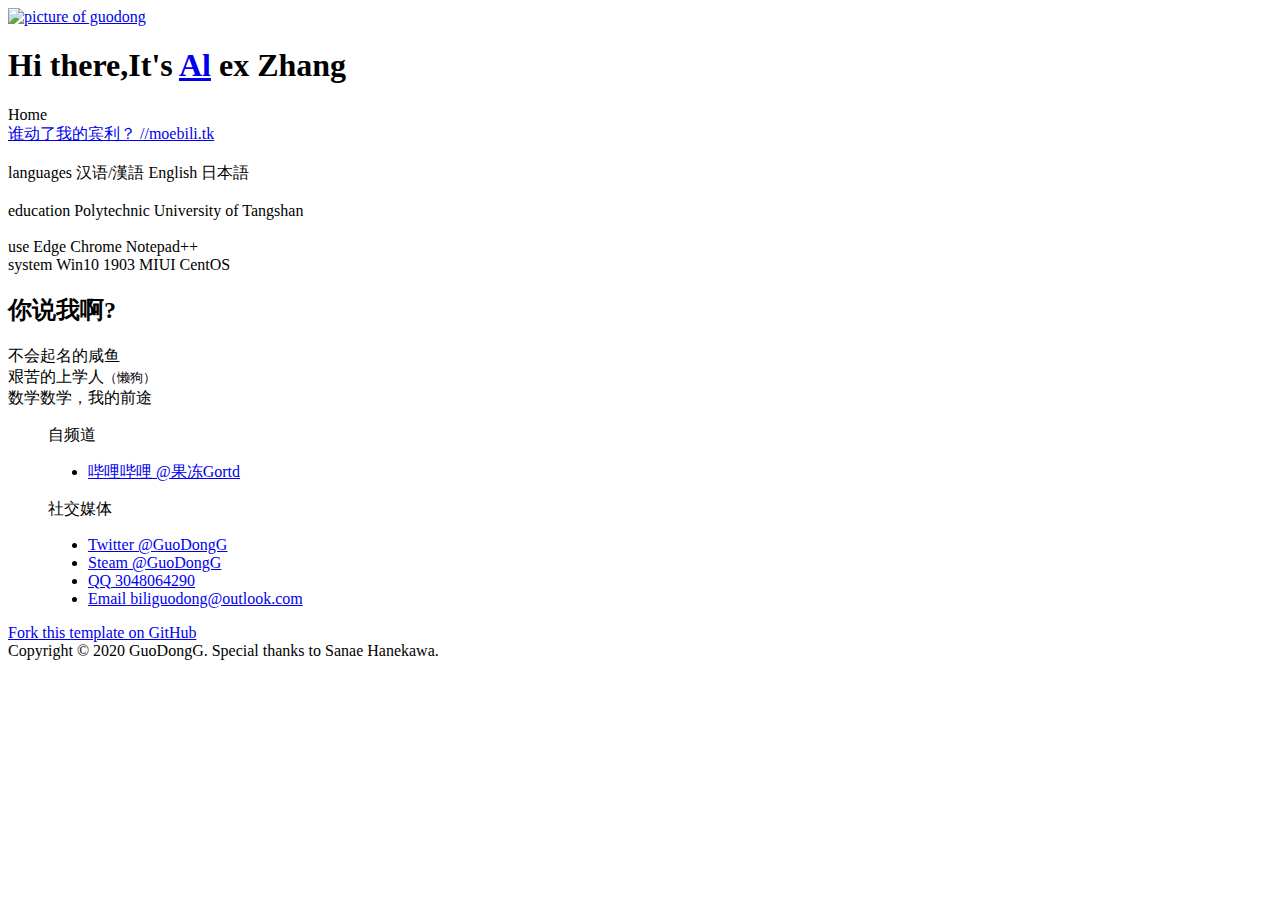
==== index.html @ 666dfddf "Home" ====
<!DOCTYPE html>
<html>

<head>
    <link rel="stylesheet" href="https://cdn.staticfile.org/font-awesome/4.7.0/css/font-awesome.css">
    <link href="./index.css" rel="stylesheet">
    <meta charset="utf-8">
    <meta name="viewport" content="width=device-width, initial-scale=1, minimum-scale=1, maximum-scale=1">
    <title>About GuoDong</title>
</script>
</head>

<body>
    <div id="container">
        <div class="section header grid-container grid-parent">
            <div class="split picture-container grid-40">
                <a href="./assets/images/sphead.gif">
                    <picture class="picture">
                        <source type="image/webp" srcset="./assets/images/sphead.gif" />
                        <img src="./assets/images/sphead.gif" alt="picture of guodong" />
                    </picture>
                </a>
            </div>

            <div class="split grid-70">
                <div class="names">
                    <h1 class="name">
                        <span class="no-wrap">
                            Hi there,It's
                            <a class="chem-element" data-element="aluminium" href="https://zh.wikipedia.org/wiki/Aluminium"><target="_blank">Al</a>
                            ex Zhang
                        </span>
                    </h1>
					<div class="label-group">
					    <span class="header">Home</span>
					    <a href="https://moe.moebili.tk">
					        <div alt="home" class="label">
						    	<i aria-hidden="true" class="fa fa-map-marker"></i>
						    	<span class="title">谁动了我的宾利？</span>
						    	<span class="link">//moebili.tk</span>
						    </div>
					    </a>
                </div>
				
				<br />

                <div class="label-group">
                    <span class="header">languages</span>
                    <span class="label">
                        <i class="fa fa-language" aria-hidden="true"></i>
                        汉语/漢語
                    </span>
                    <span class="label">
					<i class="fa fa-language" aria-hidden="true"></i>
					English</span>
					<span class="label">
					<i class="fa fa-language" aria-hidden="true"></i>
					 日本語</span>
                </div>

                <br />

                <div class="label-group">
                    <span class="header">education</span>
                    <span class="label">
                        <i aria-hidden="true" class="fa fa-university"></i>
                        Polytechnic University of Tangshan
                    </span>
			    </div>
				
                <br />
				
                <div class="label-group">
                    <span class="header">use</span>
                    <span class="label">
                        <i class="fa fa-edge" aria-hidden="true"></i>
                        Edge
                    </span>
                    <span class="label">
					<i class="fa fa-chrome" aria-hidden="true"></i>
					Chrome</span>
					<span class="label">
					<i class="fa fa-keyboard-o" aria-hidden="true"></i>
					 Notepad++</span>
                </div>

                <div class="label-group">
                    <span class="header">system</span>
                    <span class="label">
                        <i aria-hidden="true" class="fa fa-windows"></i>
                        Win10 1903
                    </span>
                    <span class="label">
                        <i aria-hidden="true" class="fa fa-android"></i>
                        MIUI
                    </span>
                    <span class="label">
                        <i aria-hidden="true" class="fa fa-linux"></i>
						CentOS
                    </span>
                </div>
            </div>
        </div>

        <div class="section intro">
            <h2><i aria-hidden="true" class="fa fa-chevron-right"></i>你说我啊?</h2>

            <div class="block grid-container grid-parent">
                <div class="split grid-50 mobile-grid-100">
                    <p>
					不会起名的咸鱼<br />
					艰苦的上学人<small>（懒狗）<br /><big>
					数学数学，我的前途<br />
                     </div>
               <div class="split grid-50 mobile-grid-100">
                    <figure class="identities">
                        <figcaption><i class="fas fa-external-link-alt"></i>自频道</figcaption>
                        <ul>
                            <li>
                                <a href="https://space.bilibili.com/167375418">
                                    <i class="fa fa-television" aria-hidden="true"></i>
                                    <span class="label">哔哩哔哩</span>
                                    <span class="fake-link">@果冻Gortd</span>
                                </a>
                            </li>
                        </ul>
                    </figure>

                    <figure class="identities">
                        <figcaption><i class="fas fa-external-link-alt"></i>社交媒体</figcaption>
                        <ul>
                            </li>
                            <li>
                                
                                <a href="https://twitter.com/GuoDongGFL">
                                    <i aria-hidden="true" class="fa fa-twitter"></i>
                                    <span class="label">Twitter</span>
                                    <span class="fake-link">@GuoDongG</span>
                                </a>
                            </li>
                            <li>
                                <a href="https://steamcommunity.com/id/GuoDongG">
                                    <i aria-hidden="true" class="fa fa-steam"></i>
                                    <span class="label">Steam</span>
                                    <span class="fake-link">@GuoDongG</span>
                                </a>
                             </li>
                            <li>
                                <a href="#">
                                    <i aria-hidden="true" class="fa fa-qq"></i>
                                    <span class="label">QQ</span>
                                    <span class="fake-link">3048064290</span>
                                </a>
                            </li>
							<li>
                                <a href="#">
                                    <i class="fa fa-envelope-o" aria-hidden="true"></i>
                                    <span class="label">Email</span>
                                    <span class="fake-link">biliguodong@outlook.com</span>
                                </a>
                            </li>
                        </ul>
                    </figure>
                </div>
            </div>
        </div>

        </div>

        <div class="section footer">
            <a class="hosting" href="https://github.com/amphineko/amphineko">
                <i aria-hidden="true" class="fa fa-code-fork"></i> Fork this template on GitHub</a>
        </div>

        
            <div class="copyright">
                <i aria-hidden="true" class="fa fa-exclamation-triangle"></i>
                Copyright © 2020 GuoDongG.  Special thanks to Sanae Hanekawa.
            </div>
        </div>
    </div>
</body>

</html>
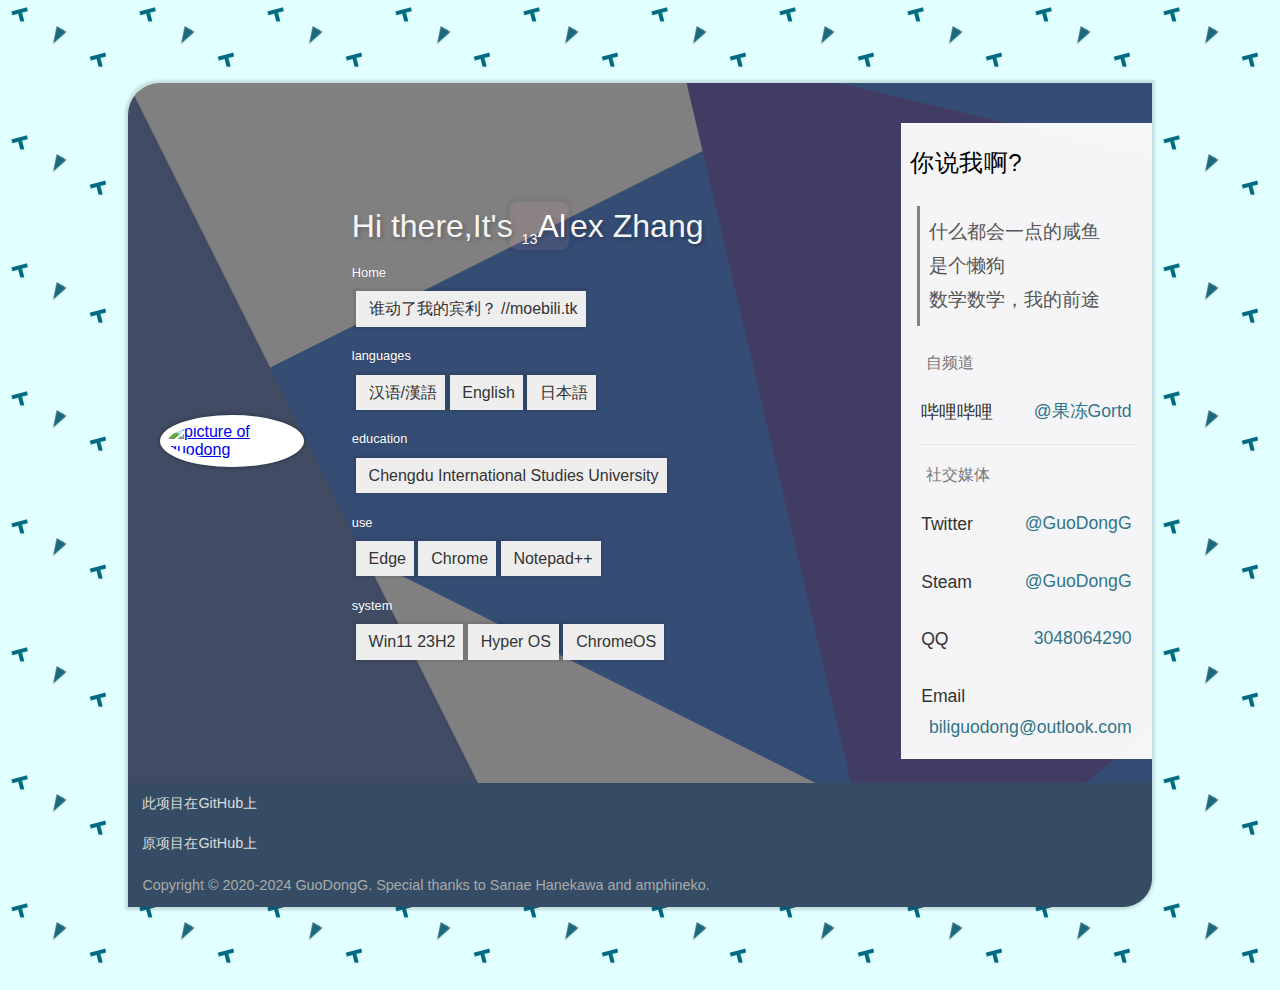
==== commit 1363e2a8: "Update index.html" ====
--- a/index.html
+++ b/index.html
@@ -1,184 +1,187 @@
-<!DOCTYPE html>
-<html>
-
-<head>
-    <link rel="stylesheet" href="https://cdn.staticfile.org/font-awesome/4.7.0/css/font-awesome.css">
-    <link href="./index.css" rel="stylesheet">
-    <meta charset="utf-8">
-    <meta name="viewport" content="width=device-width, initial-scale=1, minimum-scale=1, maximum-scale=1">
-    <title>About GuoDong</title>
-</script>
-</head>
-
-<body>
-    <div id="container">
-        <div class="section header grid-container grid-parent">
-            <div class="split picture-container grid-40">
-                <a href="./assets/images/sphead.gif">
-                    <picture class="picture">
-                        <source type="image/webp" srcset="./assets/images/sphead.gif" />
-                        <img src="./assets/images/sphead.gif" alt="picture of guodong" />
-                    </picture>
-                </a>
-            </div>
-
-            <div class="split grid-70">
-                <div class="names">
-                    <h1 class="name">
-                        <span class="no-wrap">
-                            Hi there,It's
-                            <a class="chem-element" data-element="aluminium" href="https://zh.wikipedia.org/wiki/Aluminium"><target="_blank">Al</a>
-                            ex Zhang
-                        </span>
-                    </h1>
-					<div class="label-group">
-					    <span class="header">Home</span>
-					    <a href="https://moe.moebili.tk">
-					        <div alt="home" class="label">
-						    	<i aria-hidden="true" class="fa fa-map-marker"></i>
-						    	<span class="title">谁动了我的宾利？</span>
-						    	<span class="link">//moebili.tk</span>
-						    </div>
-					    </a>
-                </div>
-				
-				<br />
-
-                <div class="label-group">
-                    <span class="header">languages</span>
-                    <span class="label">
-                        <i class="fa fa-language" aria-hidden="true"></i>
-                        汉语/漢語
-                    </span>
-                    <span class="label">
-					<i class="fa fa-language" aria-hidden="true"></i>
-					English</span>
-					<span class="label">
-					<i class="fa fa-language" aria-hidden="true"></i>
-					 日本語</span>
-                </div>
-
-                <br />
-
-                <div class="label-group">
-                    <span class="header">education</span>
-                    <span class="label">
-                        <i aria-hidden="true" class="fa fa-university"></i>
-                        Polytechnic University of Tangshan
-                    </span>
-			    </div>
-				
-                <br />
-				
-                <div class="label-group">
-                    <span class="header">use</span>
-                    <span class="label">
-                        <i class="fa fa-edge" aria-hidden="true"></i>
-                        Edge
-                    </span>
-                    <span class="label">
-					<i class="fa fa-chrome" aria-hidden="true"></i>
-					Chrome</span>
-					<span class="label">
-					<i class="fa fa-keyboard-o" aria-hidden="true"></i>
-					 Notepad++</span>
-                </div>
-
-                <div class="label-group">
-                    <span class="header">system</span>
-                    <span class="label">
-                        <i aria-hidden="true" class="fa fa-windows"></i>
-                        Win10 1903
-                    </span>
-                    <span class="label">
-                        <i aria-hidden="true" class="fa fa-android"></i>
-                        MIUI
-                    </span>
-                    <span class="label">
-                        <i aria-hidden="true" class="fa fa-linux"></i>
-						CentOS
-                    </span>
-                </div>
-            </div>
-        </div>
-
-        <div class="section intro">
-            <h2><i aria-hidden="true" class="fa fa-chevron-right"></i>你说我啊?</h2>
-
-            <div class="block grid-container grid-parent">
-                <div class="split grid-50 mobile-grid-100">
-                    <p>
-					不会起名的咸鱼<br />
-					艰苦的上学人<small>（懒狗）<br /><big>
-					数学数学，我的前途<br />
-                     </div>
-               <div class="split grid-50 mobile-grid-100">
-                    <figure class="identities">
-                        <figcaption><i class="fas fa-external-link-alt"></i>自频道</figcaption>
-                        <ul>
-                            <li>
-                                <a href="https://space.bilibili.com/167375418">
-                                    <i class="fa fa-television" aria-hidden="true"></i>
-                                    <span class="label">哔哩哔哩</span>
-                                    <span class="fake-link">@果冻Gortd</span>
-                                </a>
-                            </li>
-                        </ul>
-                    </figure>
-
-                    <figure class="identities">
-                        <figcaption><i class="fas fa-external-link-alt"></i>社交媒体</figcaption>
-                        <ul>
-                            </li>
-                            <li>
-                                
-                                <a href="https://twitter.com/GuoDongGFL">
-                                    <i aria-hidden="true" class="fa fa-twitter"></i>
-                                    <span class="label">Twitter</span>
-                                    <span class="fake-link">@GuoDongG</span>
-                                </a>
-                            </li>
-                            <li>
-                                <a href="https://steamcommunity.com/id/GuoDongG">
-                                    <i aria-hidden="true" class="fa fa-steam"></i>
-                                    <span class="label">Steam</span>
-                                    <span class="fake-link">@GuoDongG</span>
-                                </a>
-                             </li>
-                            <li>
-                                <a href="#">
-                                    <i aria-hidden="true" class="fa fa-qq"></i>
-                                    <span class="label">QQ</span>
-                                    <span class="fake-link">3048064290</span>
-                                </a>
-                            </li>
-							<li>
-                                <a href="#">
-                                    <i class="fa fa-envelope-o" aria-hidden="true"></i>
-                                    <span class="label">Email</span>
-                                    <span class="fake-link">biliguodong@outlook.com</span>
-                                </a>
-                            </li>
-                        </ul>
-                    </figure>
-                </div>
-            </div>
-        </div>
-
-        </div>
-
-        <div class="section footer">
-            <a class="hosting" href="https://github.com/amphineko/amphineko">
-                <i aria-hidden="true" class="fa fa-code-fork"></i> Fork this template on GitHub</a>
-        </div>
-
-        
-            <div class="copyright">
-                <i aria-hidden="true" class="fa fa-exclamation-triangle"></i>
-                Copyright © 2020 GuoDongG.  Special thanks to Sanae Hanekawa.
-            </div>
-        </div>
-    </div>
-</body>
-
-</html>+<!DOCTYPE html>
+<html>
+
+<head>
+    <link rel="stylesheet" href="https://cdn.staticfile.org/font-awesome/4.7.0/css/font-awesome.css">
+    <link href="./index.css" rel="stylesheet">
+    <meta charset="utf-8">
+    <meta name="viewport" content="width=device-width, initial-scale=1, minimum-scale=1, maximum-scale=1">
+    <title>About GuoDong</title>
+</script>
+</head>
+
+<body>
+    <div id="container">
+        <div class="section header grid-container grid-parent">
+            <div class="split picture-container grid-40">
+                <a href="./assets/images/sphead.gif">
+                    <picture class="picture">
+                        <source type="image/webp" srcset="./assets/images/sphead.gif" />
+                        <img src="./assets/images/sphead.gif" alt="picture of guodong" />
+                    </picture>
+                </a>
+            </div>
+
+            <div class="split grid-70">
+                <div class="names">
+                    <h1 class="name">
+                        <span class="no-wrap">
+                            Hi there,It's
+                            <a class="chem-element" data-element="aluminium" href="https://zh.wikipedia.org/wiki/Aluminium"><target="_blank">Al</a>
+                            ex Zhang
+                        </span>
+                    </h1>
+					<div class="label-group">
+					    <span class="header">Home</span>
+					    <a href="https://moe.moebili.tk">
+					        <div alt="home" class="label">
+						    	<i aria-hidden="true" class="fa fa-map-marker"></i>
+						    	<span class="title">谁动了我的宾利？</span>
+						    	<span class="link">//moebili.tk</span>
+						    </div>
+					    </a>
+                </div>
+				
+				<br />
+
+                <div class="label-group">
+                    <span class="header">languages</span>
+                    <span class="label">
+                        <i class="fa fa-language" aria-hidden="true"></i>
+                        汉语/漢語
+                    </span>
+                    <span class="label">
+					<i class="fa fa-language" aria-hidden="true"></i>
+					English</span>
+					<span class="label">
+					<i class="fa fa-language" aria-hidden="true"></i>
+					 日本語</span>
+                </div>
+
+                <br />
+
+                <div class="label-group">
+                    <span class="header">education</span>
+                    <span class="label">
+                        <i aria-hidden="true" class="fa fa-university"></i>
+                        Chengdu International Studies University
+                    </span>
+			    </div>
+				
+                <br />
+				
+                <div class="label-group">
+                    <span class="header">use</span>
+                    <span class="label">
+                        <i class="fa fa-edge" aria-hidden="true"></i>
+                        Edge
+                    </span>
+                    <span class="label">
+					<i class="fa fa-chrome" aria-hidden="true"></i>
+					Chrome</span>
+					<span class="label">
+					<i class="fa fa-keyboard-o" aria-hidden="true"></i>
+					 Notepad++</span>
+                </div>
+
+                <div class="label-group">
+                    <span class="header">system</span>
+                    <span class="label">
+                        <i aria-hidden="true" class="fa fa-windows"></i>
+                        Win11 23H2
+                    </span>
+                    <span class="label">
+                        <i aria-hidden="true" class="fa fa-android"></i>
+                        Hyper OS
+                    </span>
+                    <span class="label">
+                        <i aria-hidden="true" class="fa fa-linux"></i>
+						ChromeOS
+                    </span>
+                </div>
+            </div>
+        </div>
+
+        <div class="section intro">
+            <h2><i aria-hidden="true" class="fa fa-chevron-right"></i>你说我啊?</h2>
+
+            <div class="block grid-container grid-parent">
+                <div class="split grid-50 mobile-grid-100">
+                    <p>
+					什么都会一点的咸鱼<br />
+					是个懒狗<br />
+					数学数学，我的前途<br />
+                     </div>
+               <div class="split grid-50 mobile-grid-100">
+                    <figure class="identities">
+                        <figcaption><i class="fas fa-external-link-alt"></i>自频道</figcaption>
+                        <ul>
+                            <li>
+                                <a href="https://space.bilibili.com/167375418">
+                                    <i class="fa fa-television" aria-hidden="true"></i>
+                                    <span class="label">哔哩哔哩</span>
+                                    <span class="fake-link">@果冻Gortd</span>
+                                </a>
+                            </li>
+                        </ul>
+                    </figure>
+
+                    <figure class="identities">
+                        <figcaption><i class="fas fa-external-link-alt"></i>社交媒体</figcaption>
+                        <ul>
+                            </li>
+                            <li>
+                                
+                                <a href="https://twitter.com/GuoDongGFL">
+                                    <i aria-hidden="true" class="fa fa-twitter"></i>
+                                    <span class="label">Twitter</span>
+                                    <span class="fake-link">@GuoDongG</span>
+                                </a>
+                            </li>
+                            <li>
+                                <a href="https://steamcommunity.com/id/GuoDongG">
+                                    <i aria-hidden="true" class="fa fa-steam"></i>
+                                    <span class="label">Steam</span>
+                                    <span class="fake-link">@GuoDongG</span>
+                                </a>
+                             </li>
+                            <li>
+                                <a href="#">
+                                    <i aria-hidden="true" class="fa fa-qq"></i>
+                                    <span class="label">QQ</span>
+                                    <span class="fake-link">3048064290</span>
+                                </a>
+                            </li>
+							<li>
+                                <a href="#">
+                                    <i class="fa fa-envelope-o" aria-hidden="true"></i>
+                                    <span class="label">Email</span>
+                                    <span class="fake-link">biliguodong@outlook.com</span>
+                                </a>
+                            </li>
+                        </ul>
+                    </figure>
+                </div>
+            </div>
+        </div>
+
+        </div>
+
+        <div class="section footer">
+            <a class="hosting" href="https://github.com/GuoDongG/about-page">
+                <i aria-hidden="true" class="fa fa-code-fork"></i> 此项目在GitHub上</a>
+        </div>
+        <div class="section footer">
+            <a class="hosting" href="https://github.com/amphineko/atomicneko">
+                <i aria-hidden="true" class="fa fa-code-fork"></i> 原项目在GitHub上</a>
+        </div>
+        
+            <div class="copyright">
+                <i aria-hidden="true" class="fa fa-exclamation-triangle"></i>
+                Copyright © 2020-2024 GuoDongG.  Special thanks to Sanae Hanekawa and amphineko.
+            </div>
+        </div>
+    </div>
+</body>
+
+</html>
--- a/index.css
+++ b/index.css
@@ -0,0 +1,105 @@
+@import '~@fortawesome/fontawesome-free/css/fontawesome.css';
+@import '~@fortawesome/fontawesome-free/css/brands.css';
+@import '~@fortawesome/fontawesome-free/css/regular.css';
+@import '~@fortawesome/fontawesome-free/css/solid.css';
+@import '~unsemantic/assets/stylesheets/unsemantic-grid-responsive.css';
+
+@import 'stylesheets/chem-elements.css';
+@import 'stylesheets/footer.css';
+@import 'stylesheets/header.css';
+@import 'stylesheets/identities.css';
+@import 'stylesheets/intro.css';
+@import 'stylesheets/labels.css';
+
+body {
+    background: url(./assets/images/plus6324.svg) #E1FFFF;
+    background-size: 8em;
+
+    font-size: 1em;
+    margin: 0;
+    min-height: 100vh;
+    padding: 5vh 0;
+
+    display: flex;
+    flex-direction: column;
+    justify-content: center;
+}
+
+html {
+    font-family: 'Helvetica Neue', Helvetica, Arial, PingFangTC-Light, 'Microsoft YaHei', 微软雅黑, 'STHeiti Light',
+        STXihei, '华文细黑', Heiti, 黑体, sans-serif;
+    margin: 0;
+    padding: 0;
+}
+
+#container {
+    background: url(./assets/images/container-background6324.svg) grey;
+    background-size: cover;
+    box-shadow: 0 0 0.15em 0.15em rgba(0, 0, 0, 0.125);
+    padding-top: 1em;
+    margin: 0 auto;
+    max-width: 64em;
+}
+
+.section.intro {
+    background: rgba(255, 255, 255, 0.95);
+}
+
+.no-wrap {
+    display: inline-block;
+}
+
+#container,
+#container > *:first-child {
+    border-top-left-radius: 2em;
+}
+
+#container,
+#container > *:last-child,
+#container > *:last-child > *:last-child {
+    border-bottom-right-radius: 2em;
+}
+
+.header .small-labels .group::before,
+.header .small-labels .label::before {
+    color: #eee;
+}
+
+.identities .small-labels .group::before,
+.identities .small-labels .label::before {
+    color: #333;
+}
+
+@media (max-width: 768px) {
+    body {
+        padding: 0;
+    }
+
+    #container {
+        padding: 0;
+    }
+
+    #container,
+    #container > *:first-child {
+        border-top-left-radius: 0;
+    }
+
+    #container,
+    #container > *:last-child,
+    #container > *:last-child > *:last-child {
+        border-bottom-right-radius: 0;
+    }
+
+    .section.header {
+        background: rgba(0, 0, 0, 0.75);
+    }
+
+    .intro .block .split {
+        padding: 0 0.5em;
+    }
+
+    .intro p {
+        border-left: none;
+        padding: 0.2em;
+    }
+}
